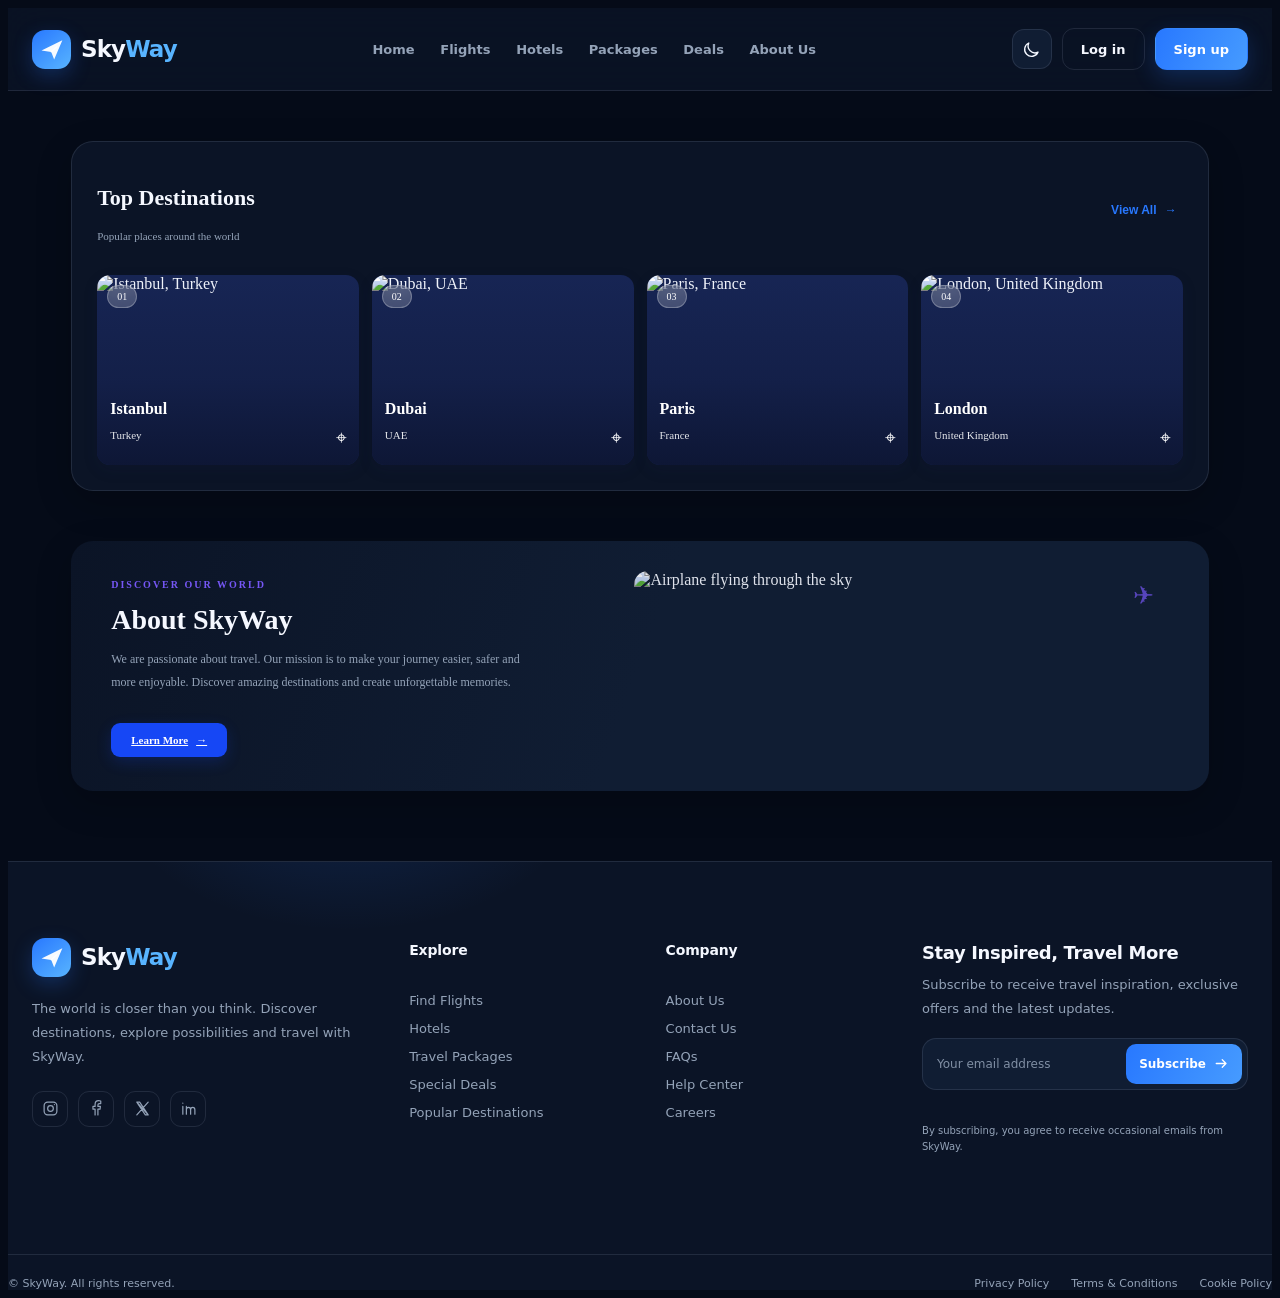
==== about.html @ 78ddebeb "Update about.html footer dibaged" ====
<!doctype html>
<html lang="en">
  <head>
    <meta charset="UTF-8" />
    <meta name="viewport" content="width=device-width, initial-scale=1.0" />
    <title>Document</title>
    <link rel="stylesheet" href="about.css" />
  </head>

  <body>

    <!-- this is navbar -->
    <header class="sw-header" data-sw-header>
        <div class="sw-nav-shell">
          <a class="sw-brand" href="./index.html" aria-label="SkyWay home">
            <span class="sw-brand-mark" aria-hidden="true">
              <svg viewBox="0 0 40 40" fill="none">
                <path d="M5 22.2 34.8 7.5 23.1 35l-4.2-10.8L5 22.2Z" fill="currentColor" opacity=".96"/>
                <path d="m18.9 24.2 7.6-7.1" stroke="#fff" stroke-width="1.7" stroke-linecap="round"/>
              </svg>
            </span>
            <span class="sw-brand-name">Sky<span>Way</span></span>
          </a>
      
          <nav class="sw-primary-nav" aria-label="Main navigation">
            <a href="./index.html">Home</a>
            <a href="./flights.html">Flights</a>
            <a href="./hotels.html">Hotels</a>
            <a href="./packages.html">Packages</a>
            <a href="./deals.html">Deals</a>
            <a href="./about.html">About Us</a>
          </nav>
      
          <div class="sw-nav-actions">
            <button class="sw-theme-toggle" type="button" data-sw-theme-toggle aria-label="Switch to light theme" title="Toggle theme">
              <svg class="sw-icon-moon" viewBox="0 0 24 24" aria-hidden="true"><path d="M20.2 15.4A8.7 8.7 0 0 1 8.6 3.8 8.8 8.8 0 1 0 20.2 15.4Z"/></svg>
              <svg class="sw-icon-sun" viewBox="0 0 24 24" aria-hidden="true"><circle cx="12" cy="12" r="4"/><path d="M12 2v2m0 16v2M4.93 4.93l1.42 1.42m11.3 11.3 1.42 1.42M2 12h2m16 0h2M4.93 19.07l1.42-1.42m11.3-11.3 1.42-1.42"/></svg>
            </button>
            <a class="sw-button sw-button-quiet" href="./login.html">Log in</a>
            <a class="sw-button sw-button-primary" href="./signup.html">Sign up</a>
          </div>
      
          <button class="sw-menu-toggle" type="button" data-sw-menu-toggle aria-expanded="false" aria-controls="sw-mobile-menu" aria-label="Open navigation menu">
            <span></span><span></span><span></span>
          </button>
        </div>
      
        <nav class="sw-mobile-nav" id="sw-mobile-menu" data-sw-mobile-menu aria-label="Mobile navigation" hidden>
          <a href="./index.html">Home</a>
          <a href="./flights.html">Flights</a>
          <a href="./hotels.html">Hotels</a>
          <a href="./packages.html">Packages</a>
          <a href="./deals.html">Deals</a>
          <a href="./about.html">About Us</a>
          <div class="sw-mobile-actions">
            <a class="sw-button sw-button-quiet" href="./login.html">Log in</a>
            <a class="sw-button sw-button-primary" href="./signup.html">Sign up</a>
          </div>
        </nav>
      </header>
    


<section class="destinations" id="destinations">

    <div class="destination-heading">

        <div class="heading-content">

            <h2>Top Destinations</h2>

            <p>Popular places around the world</p>

        </div>

        <button class="view-all" id="viewAll">

            View All

            <span>→</span>

        </button>

    </div>


  

    <div class="destination-grid" id="destinationGrid">

     
    </div>

</section>



<section class="about-skyway" id="about">

    <div class="about-content">

        <span class="about-label">
            DISCOVER OUR WORLD
        </span>

        <h2>About SkyWay</h2>

        <p>
            We are passionate about travel. Our mission is
            to make your journey easier, safer and more enjoyable.
            Discover amazing destinations and create unforgettable memories.
        </p>

        <a href="#destinations" class="learn-more">
            Learn More <span>→</span>
        </a>

    </div>


    <div class="about-plane">

        <img
            src="https://images.unsplash.com/photo-1436491865332-7a61a109cc05?auto=format&fit=crop&w=1000&q=85"
            alt="Airplane flying through the sky"
        >

        <div class="plane-decoration">
            ✈
        </div>

    </div>

</section>

<!-- this is footer -->
<footer>
    <footer class="sw-footer">
    <div class="sw-footer-glow" aria-hidden="true"></div>
    <div class="sw-footer-inner">
      <div class="sw-footer-grid">
        <section class="sw-footer-brand">
          <a class="sw-brand" href="./index.html" aria-label="SkyWay home">
            <span class="sw-brand-mark" aria-hidden="true">
              <svg viewBox="0 0 40 40" fill="none"><path d="M5 22.2 34.8 7.5 23.1 35l-4.2-10.8L5 22.2Z" fill="currentColor" opacity=".96"/><path d="m18.9 24.2 7.6-7.1" stroke="#fff" stroke-width="1.7" stroke-linecap="round"/></svg>
            </span>
            <span class="sw-brand-name">Sky<span>Way</span></span>
          </a>
          <p class="sw-footer-description">The world is closer than you think. Discover destinations, explore possibilities and travel with SkyWay.</p>
          <div class="sw-socials" aria-label="Social media">
            <a href="https://www.instagram.com/" aria-label="Instagram" target="_blank" rel="noopener noreferrer"><svg viewBox="0 0 24 24" aria-hidden="true"><rect x="3" y="3" width="18" height="18" rx="5"/><circle cx="12" cy="12" r="4"/><path d="M17.5 6.5h.01"/></svg></a>
            <a href="https://www.facebook.com/" aria-label="Facebook" target="_blank" rel="noopener noreferrer"><svg viewBox="0 0 24 24" aria-hidden="true"><path d="M14 21v-8h3l.5-4H14V7c0-1.2.4-2 2-2h2V1.4C17.3 1.2 16.2 1 15 1c-3.1 0-5 1.9-5 5.4V9H7v4h3v8"/></svg></a>
            <a href="https://x.com/" aria-label="X" target="_blank" rel="noopener noreferrer"><svg viewBox="0 0 24 24" aria-hidden="true"><path d="m4 3 16 18M20 3 4 21M4 3h4l12 18h-4L4 3Z"/></svg></a>
            <a href="https://www.linkedin.com/" aria-label="LinkedIn" target="_blank" rel="noopener noreferrer"><svg viewBox="0 0 24 24" aria-hidden="true"><path d="M4 9v11M4 4.5v.1M9 20v-6.2c0-2.1 1.2-3.3 3-3.3s3 1.2 3 3.3V20m0-6.2c0-2.1 1.2-3.3 3-3.3s3 1.2 3 3.3V20M9 9v11"/></svg></a>
          </div>
        </section>
  
        <nav class="sw-footer-links" aria-label="Explore">
          <h2>Explore</h2>
          <a href="./flights.html">Find Flights</a>
          <a href="./hotels.html">Hotels</a>
          <a href="./packages.html">Travel Packages</a>
          <a href="./deals.html">Special Deals</a>
          <a href="./destinations.html">Popular Destinations</a>
        </nav>
  
        <nav class="sw-footer-links" aria-label="Company">
          <h2>Company</h2>
          <a href="./about.html">About Us</a>
          <a href="./contact.html">Contact Us</a>
          <a href="./faqs.html">FAQs</a>
          <a href="./help.html">Help Center</a>
          <a href="./careers.html">Careers</a>
        </nav>
  
        <section class="sw-newsletter">
          <h2>Stay Inspired, Travel More</h2>
          <p>Subscribe to receive travel inspiration, exclusive offers and the latest updates.</p>
          <form class="sw-newsletter-form" data-sw-newsletter novalidate>
            <label class="sw-sr-only" for="sw-newsletter-email">Email address</label>
            <div class="sw-newsletter-control">
              <input id="sw-newsletter-email" name="email" type="email" autocomplete="email" placeholder="Your email address" required aria-describedby="sw-newsletter-message">
              <button type="submit" aria-label="Subscribe to newsletter">
                <span>Subscribe</span>
                <svg viewBox="0 0 20 20" aria-hidden="true"><path d="M3 10h13m-5-5 5 5-5 5"/></svg>
              </button>
            </div>
            <p class="sw-form-message" id="sw-newsletter-message" data-sw-newsletter-message role="status" aria-live="polite"></p>
          </form>
          <p class="sw-newsletter-note">By subscribing, you agree to receive occasional emails from SkyWay.</p>
        </section>
      </div>
       
  
<!--   
  <section class="destinations" id="destinations">
  
      <div class="destination-heading">
  
          <div class="heading-content">
  
              <h2>Top Destinations</h2>
  
              <p>Popular places around the world</p>
  
          </div>
  
          <button class="view-all" id="viewAll">
  
              View All
  
              <span>→</span>
  
          </button> -->
  
      </div>
  
  
    
  
      <div class="destination-grid" id="destinationGrid">
  
       
      </div>
  
  </section>
  
  
  
  <!-- <section class="about-skyway" id="about">
  
      <div class="about-content">
  
          <span class="about-label">
              DISCOVER OUR WORLD
          </span>
  
          <h2>About SkyWay</h2>
  
          <p>
              We are passionate about travel. Our mission is
              to make your journey easier, safer and more enjoyable.
              Discover amazing destinations and create unforgettable memories.
          </p>
  
          <a href="#destinations" class="learn-more">
              Learn More <span>→</span>
          </a>
  
      </div>
  
  
      <div class="about-plane">
  
          <img
              src="https://images.unsplash.com/photo-1436491865332-7a61a109cc05?auto=format&fit=crop&w=1000&q=85"
              alt="Airplane flying through the sky"
          >
  
          <div class="plane-decoration">
              ✈
          </div>
  
      </div>
  
  </section>
  
          <script src="about.js"></script>
   -->

       <div class="sw-footer-bottom">
      <p>© <span data-sw-year></span> SkyWay. All rights reserved.</p>
      <nav aria-label="Legal">
        <a href="./privacy.html">Privacy Policy</a>
        <a href="./terms.html">Terms &amp; Conditions</a>
        <a href="./cookies.html">Cookie Policy</a>
      </nav>
    </div>
  
     
    </div>
  </footer>
  </footer>



        <script src="about.js"></script>
      </body>
    </html>
  </body>
</html>
---- about.css ----
.destinations {
  width: 90%;
  max-width: 1250px;

  margin: 50px auto;

  padding: 25px;

  background: #ffffff;

  border: 1px solid #e5e7ef;

  border-radius: 22px;

  box-shadow: 0 12px 35px rgba(23, 37, 84, 0.08);
}



.destination-heading {
  display: flex;

  justify-content: space-between;

  align-items: center;

  margin-bottom: 22px;
}

.destination-heading h2 {
  color: #172554;

  font-size: 22px;

  font-weight: 800;
}

.destination-heading p {
  color: #64748b;

  font-size: 11px;

  margin-top: 5px;
}



.view-all {
  border: none;

  background: transparent;

  color: #1647f5;

  font-size: 12px;

  font-weight: 700;

  cursor: pointer;

  transition: 0.3s ease;
}

.view-all span {
  display: inline-block;

  margin-left: 5px;

  transition: transform 0.3s ease;
}

.view-all:hover {
  color: #7657f6;
}

.view-all:hover span {
  transform: translateX(6px);
}

.destination-grid {
  display: grid;

  grid-template-columns: repeat(4, minmax(0, 1fr));

  gap: 13px;
}
.destination-card {
  height: 190px;

  position: relative;

  overflow: hidden;

  border-radius: 13px;

  cursor: pointer;

  background: #172554;

  box-shadow: 0 5px 15px rgba(23, 37, 84, 0.12);

  transition:
    transform 0.45s ease,
    box-shadow 0.45s ease;

  animation: cardEntrance 0.7s ease both;
}

.destination-card:hover {
  transform: translateY(-9px);

  box-shadow: 0 18px 30px rgba(23, 37, 84, 0.2);
}


.destination-card img {
  width: 100%;

  height: 100%;

  object-fit: cover;

  position: absolute;

  inset: 0;

  transition:
    transform 0.8s cubic-bezier(0.2, 0.8, 0.2, 1),
    filter 0.5s ease;
}



.destination-card:hover img {
  transform: scale(1.18);

  filter: brightness(0.75);
}



.destination-card::after {
  content: "";

  position: absolute;

  inset: 0;

  background: linear-gradient(
    to top,

    rgba(12, 20, 48, 0.95) 0%,

    rgba(12, 20, 48, 0.35) 45%,

    transparent 100%
  );

  opacity: 0.9;

  transition: 0.5s ease;

  z-index: 1;
}

.destination-card:hover::after {
  background: linear-gradient(
    to top,

    rgba(22, 37, 84, 0.98),
    rgba(22, 71, 245, 0.25),
    transparent
  );
}

.destination-number {
  position: absolute;

  top: 10px;

  left: 10px;

  z-index: 3;

  padding: 5px 9px;

  color: white;

  font-size: 10px;

  background: rgba(255, 255, 255, 0.2);

  border: 1px solid rgba(255, 255, 255, 0.25);

  border-radius: 20px;

  backdrop-filter: blur(8px);

  transition: 0.4s ease;
}

.destination-card:hover .destination-number {
  transform: translateY(-5px);

  background: #7657f6;
}



.destination-info {
  position: absolute;

  left: 13px;

  bottom: 13px;

  z-index: 3;

  color: white;

  transition:
    transform 0.5s ease,
    opacity 0.4s ease;
}

.destination-info h3 {
  font-size: 16px;

  font-weight: 700;

  margin-bottom: 4px;
}

.destination-info p {
  font-size: 11px;

  color: #e5e7eb;
}


.destination-card:hover .destination-info {
  transform: translateY(-12px);

  opacity: 0;
}

.location-icon {
  position: absolute;

  right: 12px;

  bottom: 16px;

  z-index: 3;

  color: white;

  font-size: 19px;

  transition: 0.4s ease;
}

.destination-card:hover .location-icon {
  opacity: 0;

  transform: translateY(-10px);
}


.destination-details {
  position: absolute;

  inset: 0;

  z-index: 4;

  display: flex;

  flex-direction: column;

  justify-content: flex-end;

  align-items: flex-start;

  padding: 18px;

  color: white;

  opacity: 0;

  transform: translateY(35px);

  transition:
    opacity 0.5s ease,
    transform 0.55s ease;
}
.destination-card:hover .destination-details {
  opacity: 1;

  transform: translateY(0);
}

.destination-details h3 {
  font-size: 19px;

  margin-bottom: 7px;

  transform: translateY(15px);

  opacity: 0;

  transition: 0.45s ease 0.05s;
}

.destination-details p {
  font-size: 10px;

  line-height: 1.7;

  color: #e5e7eb;

  margin-bottom: 12px;

  transform: translateY(15px);

  opacity: 0;

  transition: 0.45s ease 0.12s;
}



.destination-card:hover .destination-details h3,
.destination-card:hover .destination-details p {
  transform: translateY(0);

  opacity: 1;
}



.explore-btn {
  background: #7657f6;

  color: white;

  border: none;

  padding: 8px 14px;

  border-radius: 20px;

  font-size: 10px;

  font-weight: 700;

  cursor: pointer;

  transform: translateY(15px);

  opacity: 0;

  transition:
    transform 0.4s ease 0.2s,
    opacity 0.4s ease 0.2s,
    background 0.3s ease;
}

.destination-card:hover .explore-btn {
  transform: translateY(0);

  opacity: 1;
}

.explore-btn:hover {
  background: #1647f5;

  box-shadow: 0 5px 15px rgba(22, 71, 245, 0.4);
}



.destination-card.extra-card {
  display: none;
}

.destination-card.extra-card.show {
  display: block;

  animation: cardEntrance 0.6s ease both;
}


@keyframes cardEntrance {
  from {
    opacity: 0;

    transform: translateY(25px);
  }

  to {
    opacity: 1;

    transform: translateY(0);
  }
}
@media (max-width: 900px) {
  .destination-grid {
    grid-template-columns: repeat(3, minmax(0, 1fr));
  }
}

@media (max-width: 600px) {
  .destinations {
    width: 94%;

    padding: 15px;
  }

  .destination-grid {
    grid-template-columns: repeat(2, minmax(0, 1fr));

    gap: 10px;
  }

  .destination-card {
    height: 165px;
  }

  .destination-heading h2 {
    font-size: 19px;
  }
}

@media (max-width: 360px) {
  .destination-card {
    height: 145px;
  }

  .destination-info h3 {
    font-size: 13px;
  }

  .destination-details {
    padding: 10px;
  }
}


@media (prefers-reduced-motion: reduce) {
  .destination-card,
  .destination-card *,
  .view-all span {
    animation: none !important;

    transition: none !important;
  }
}

.about-skyway {
  width: 90%;

  max-width: 1250px;

  min-height: 230px;

  margin: 30px auto 70px;

  padding: 30px 40px;

  display: flex;

  justify-content: space-between;

  align-items: center;

  gap: 30px;

  position: relative;

  overflow: hidden;

  border-radius: 22px;

  background: linear-gradient(110deg, #ffffff, #e5e7ff, #dce8ff);

  box-shadow: 0 12px 35px rgba(23, 37, 84, 0.08);

  transition: 0.4s ease;
}


.about-content {
  width: 48%;

  z-index: 2;

  animation: aboutSlide 0.9s ease both;
}

.about-label {
  color: #7657f6;

  font-size: 10px;

  font-weight: 800;

  letter-spacing: 2px;
}

.about-content h2 {
  color: #172554;

  font-size: 28px;

  font-weight: 800;

  margin: 12px 0;

  transition: 0.3s;
}

.about-content:hover h2 {
  color: #7657f6;
}

.about-content p {
  color: #64748b;

  font-size: 12px;

  line-height: 1.9;

  max-width: 430px;
}


.learn-more {
  display: inline-flex;

  align-items: center;

  gap: 8px;

  margin-top: 18px;

  padding: 11px 20px;

  background: #1647f5;

  color: white;

  font-size: 11px;

  font-weight: 700;

  border-radius: 9px;

  box-shadow: 0 5px 15px rgba(22, 71, 245, 0.2);

  transition: 0.4s ease;
}

.learn-more span {
  display: inline-block;

  transition: 0.3s;
}

.learn-more:hover {
  background: #7657f6;

  transform: translateY(-5px);

  box-shadow: 0 12px 25px rgba(118, 87, 246, 0.3);
}

.learn-more:hover span {
  transform: translateX(6px);
}



.about-plane {
  width: 52%;

  height: 190px;

  position: relative;

  display: flex;

  align-items: center;

  justify-content: center;

  animation: planeEntrance 1s ease both;
}

.about-plane img {
  width: 100%;

  height: 100%;

  object-fit: contain;

  mix-blend-mode: multiply;

  transition: transform 0.7s ease;

  animation: planeFloating 4s ease-in-out infinite;
}


.about-plane:hover img {
  transform: translate(15px, -8px) scale(1.08);
}

.plane-decoration {
  position: absolute;

  right: 15px;

  top: 10px;

  font-size: 25px;

  color: #7657f6;

  opacity: 0.7;

  animation: planeIcon 4s ease-in-out infinite;
}

@keyframes aboutSlide {
  from {
    opacity: 0;

    transform: translateX(-35px);
  }

  to {
    opacity: 1;

    transform: translateX(0);
  }
}

@keyframes planeEntrance {
  from {
    opacity: 0;

    transform: translateX(50px);
  }

  to {
    opacity: 1;

    transform: translateX(0);
  }
}

@keyframes planeFloating {
  0%,
  100% {
    transform: translateY(0);
  }

  50% {
    transform: translateY(-12px);
  }
}

@keyframes planeIcon {
  0%,
  100% {
    transform: translate(0, 0) rotate(-10deg);
  }

  50% {
    transform: translate(-12px, -10px) rotate(5deg);
  }
}


@media (prefers-reduced-motion: reduce) {
  .about-skyway *,
  .footer * {
    animation: none !important;

    transition: none !important;
  }
}
/* SkyWay shared navigation and footer */
:root {
    color-scheme: dark;
    --sw-bg: #050B18;
    --sw-surface: #0B1426;
    --sw-card: #101D33;
    --sw-primary: #2878FF;
    --sw-accent: #58B4FF;
    --sw-text: #F5F8FF;
    --sw-muted: #94A3B8;
    --sw-border: rgba(148, 163, 184, .16);
    --sw-glass: rgba(11, 20, 38, .82);
    --sw-shadow: 0 18px 55px rgba(0, 0, 0, .22);
    --sw-radius: 16px;
    --sw-transition: 220ms ease;
  }
  :root[data-theme="light"] {
    color-scheme: light;
    --sw-bg: #F3F7FF;
    --sw-surface: #FFFFFF;
    --sw-card: #EAF1FF;
    --sw-primary: #205FE8;
    --sw-accent: #58A6FF;
    --sw-text: #14264A;
    --sw-muted: #64748B;
    --sw-border: rgba(32, 95, 232, .14);
    --sw-glass: rgba(255, 255, 255, .88);
    --sw-shadow: 0 18px 50px rgba(34, 67, 130, .10);
  }
  * { box-sizing: border-box; }
  .sw-header, .sw-footer { color: var(--sw-text); font-family: Inter, ui-sans-serif, system-ui, -apple-system, BlinkMacSystemFont, "Segoe UI", sans-serif; }
  .sw-header a, .sw-footer a { color: inherit; text-decoration: none; }
  .sw-header button, .sw-footer button, .sw-footer input { font: inherit; }
  .sw-header { position: sticky; top: 0; z-index: 1000; background: var(--sw-glass); border-bottom: 1px solid var(--sw-border); backdrop-filter: blur(18px); -webkit-backdrop-filter: blur(18px); transition: box-shadow var(--sw-transition), background var(--sw-transition); }
  .sw-header.is-scrolled { box-shadow: var(--sw-shadow); }
  .sw-nav-shell { width: min(1240px, calc(100% - 48px)); min-height: 82px; margin: 0 auto; display: flex; align-items: center; justify-content: space-between; gap: 28px; }
  .sw-brand { display: inline-flex; align-items: center; gap: 10px; flex: 0 0 auto; }
  .sw-brand-mark { width: 39px; height: 39px; display: grid; place-items: center; border-radius: 13px; color: white; background: linear-gradient(140deg, var(--sw-primary), var(--sw-accent)); box-shadow: 0 7px 20px rgba(40, 120, 255, .25); }
  .sw-brand-mark svg { width: 28px; height: 28px; }
  .sw-brand-name { color: var(--sw-text); font-size: 23px; font-weight: 750; letter-spacing: -.9px; }
  .sw-brand-name span { color: var(--sw-accent); }
  .sw-primary-nav { display: flex; align-items: center; justify-content: center; gap: clamp(15px, 2vw, 29px); }
  .sw-primary-nav a, .sw-mobile-nav > a { position: relative; padding: 10px 0; color: var(--sw-muted); font-size: 13px; font-weight: 600; transition: color var(--sw-transition); }
  .sw-primary-nav a::after { content: ""; position: absolute; left: 0; right: 100%; bottom: 2px; height: 2px; border-radius: 2px; background: linear-gradient(90deg, var(--sw-primary), var(--sw-accent)); transition: right var(--sw-transition); }
  .sw-primary-nav a:hover, .sw-primary-nav a:focus-visible, .sw-primary-nav a[aria-current="page"], .sw-mobile-nav > a:hover, .sw-mobile-nav > a[aria-current="page"] { color: var(--sw-text); }
  .sw-primary-nav a:hover::after, .sw-primary-nav a:focus-visible::after, .sw-primary-nav a[aria-current="page"]::after { right: 0; }
  .sw-nav-actions { display: flex; align-items: center; gap: 10px; }
  .sw-button { min-height: 42px; display: inline-flex; align-items: center; justify-content: center; padding: 0 18px; border: 1px solid transparent; border-radius: 12px; font-size: 13px; font-weight: 700; transition: transform var(--sw-transition), box-shadow var(--sw-transition), border-color var(--sw-transition), background var(--sw-transition); }
  .sw-button:hover { transform: translateY(-2px); }
  .sw-button-quiet { color: var(--sw-text) !important; border-color: var(--sw-border); background: transparent; }
  .sw-button-quiet:hover { border-color: var(--sw-accent); background: var(--sw-card); }
  .sw-button-primary { color: #fff !important; background: linear-gradient(115deg, var(--sw-primary), #469BFF); box-shadow: 0 8px 22px rgba(40, 120, 255, .23); }
  .sw-button-primary:hover { box-shadow: 0 12px 28px rgba(40, 120, 255, .34); }
  .sw-theme-toggle, .sw-menu-toggle { display: inline-grid; place-items: center; width: 40px; height: 40px; padding: 0; color: var(--sw-text); border: 1px solid var(--sw-border); border-radius: 12px; background: var(--sw-card); cursor: pointer; transition: border-color var(--sw-transition), transform var(--sw-transition), background var(--sw-transition); }
  .sw-theme-toggle:hover, .sw-menu-toggle:hover { transform: translateY(-1px); border-color: var(--sw-accent); }
  .sw-theme-toggle svg { width: 19px; height: 19px; fill: none; stroke: currentColor; stroke-width: 1.7; stroke-linecap: round; stroke-linejoin: round; }
  :root[data-theme="dark"] .sw-icon-sun, :root:not([data-theme]) .sw-icon-sun { display: none; }
  :root[data-theme="light"] .sw-icon-moon { display: none; }
  .sw-menu-toggle { display: none; gap: 4px; align-content: center; }
  .sw-menu-toggle span { width: 17px; height: 2px; border-radius: 3px; background: currentColor; transition: transform var(--sw-transition), opacity var(--sw-transition); }
  .sw-menu-toggle[aria-expanded="true"] span:first-child { transform: translateY(6px) rotate(45deg); }
  .sw-menu-toggle[aria-expanded="true"] span:nth-child(2) { opacity: 0; }
  .sw-menu-toggle[aria-expanded="true"] span:last-child { transform: translateY(-6px) rotate(-45deg); }
  .sw-mobile-nav { width: min(1240px, calc(100% - 32px)); margin: 0 auto; padding: 8px 0 20px; border-top: 1px solid var(--sw-border); }
  .sw-mobile-nav[hidden] { display: none; }
  .sw-mobile-nav > a { display: block; padding: 12px 4px; border-bottom: 1px solid var(--sw-border); }
  .sw-mobile-actions { display: flex; gap: 10px; padding-top: 16px; }
  .sw-mobile-actions .sw-button { flex: 1; }
  
  /* Footer */
  .sw-footer { position: relative; overflow: hidden; background: var(--sw-surface); border-top: 1px solid var(--sw-border); }
  .sw-footer-glow { position: absolute; width: 480px; height: 300px; top: -230px; left: 8%; pointer-events: none; background: radial-gradient(ellipse, rgba(40, 120, 255, .17), transparent 70%); }
  .sw-footer-inner { position: relative; width: min(1240px, calc(100% - 48px)); margin: 0 auto; padding: 76px 0 24px; }
  .sw-footer-grid { display: grid; grid-template-columns: 1.35fr .85fr .85fr 1.35fr; gap: clamp(28px, 4vw, 62px); padding-bottom: 58px; }
  .sw-footer-description, .sw-newsletter > p { max-width: 330px; color: var(--sw-muted); font-size: 13px; line-height: 1.85; }
  .sw-footer-description { margin: 20px 0 22px; }
  .sw-socials { display: flex; gap: 10px; }
  .sw-socials a { width: 36px; height: 36px; display: grid; place-items: center; color: var(--sw-muted); border: 1px solid var(--sw-border); border-radius: 11px; transition: color var(--sw-transition), background var(--sw-transition), border-color var(--sw-transition), transform var(--sw-transition); }
  .sw-socials a:hover { color: white; border-color: var(--sw-primary); background: var(--sw-primary); transform: translateY(-3px); }
  .sw-socials svg { width: 17px; height: 17px; fill: none; stroke: currentColor; stroke-width: 1.7; stroke-linecap: round; stroke-linejoin: round; }
  .sw-footer-links h2, .sw-newsletter h2 { margin: 4px 0 22px; color: var(--sw-text); font-size: 14px; font-weight: 750; letter-spacing: -.15px; }
  .sw-footer-links { display: flex; flex-direction: column; align-items: flex-start; gap: 13px; }
  .sw-footer-links a { color: var(--sw-muted); font-size: 13px; transition: color var(--sw-transition), transform var(--sw-transition); }
  .sw-footer-links a:hover { color: var(--sw-accent); transform: translateX(3px); }
  .sw-newsletter h2 { margin-bottom: 10px; font-size: 18px; letter-spacing: -.4px; }
  .sw-newsletter > p { margin: 0 0 17px; }
  .sw-newsletter-control { display: flex; gap: 7px; padding: 5px; border: 1px solid var(--sw-border); border-radius: 14px; background: var(--sw-card); transition: border-color var(--sw-transition), box-shadow var(--sw-transition); }
  .sw-newsletter-control:focus-within { border-color: var(--sw-primary); box-shadow: 0 0 0 3px rgba(40, 120, 255, .12); }
  .sw-newsletter-control input { width: 100%; min-width: 0; padding: 0 9px; color: var(--sw-text); border: 0; outline: 0; background: transparent; font-size: 12px; }
  .sw-newsletter-control input::placeholder { color: var(--sw-muted); opacity: .85; }
  .sw-newsletter-control button { min-height: 40px; display: inline-flex; flex: 0 0 auto; align-items: center; gap: 8px; padding: 0 13px; color: #fff; border: 0; border-radius: 10px; background: linear-gradient(115deg, var(--sw-primary), #469BFF); cursor: pointer; font-size: 12px; font-weight: 700; transition: filter var(--sw-transition), transform var(--sw-transition); }
  .sw-newsletter-control button:hover { filter: brightness(1.08); transform: translateY(-1px); }
  .sw-newsletter-control button svg { width: 15px; height: 15px; fill: none; stroke: currentColor; stroke-width: 1.7; stroke-linecap: round; stroke-linejoin: round; }
  .sw-form-message { min-height: 18px; margin: 8px 2px 0 !important; font-size: 12px !important; }
  .sw-form-message.is-success { color: #22C58B; }
  .sw-form-message.is-error { color: #F87171; }
  .sw-newsletter .sw-newsletter-note { margin-top: 7px; font-size: 10px; line-height: 1.6; }
  .sw-footer-bottom { display: flex; align-items: center; justify-content: space-between; gap: 20px; padding-top: 22px; border-top: 1px solid var(--sw-border); }
  .sw-footer-bottom p, .sw-footer-bottom a { margin: 0; color: var(--sw-muted); font-size: 11px; }
  .sw-footer-bottom nav { display: flex; flex-wrap: wrap; gap: 22px; }
  .sw-footer-bottom a:hover { color: var(--sw-accent); }
  .sw-sr-only { position: absolute; width: 1px; height: 1px; padding: 0; margin: -1px; overflow: hidden; clip: rect(0,0,0,0); white-space: nowrap; border: 0; }
  
  .sw-header a:focus-visible, .sw-footer a:focus-visible, .sw-header button:focus-visible, .sw-footer button:focus-visible, .sw-footer input:focus-visible { outline: 3px solid var(--sw-accent); outline-offset: 3px; }
  @media (max-width: 1050px) {
    .sw-nav-shell { gap: 18px; }
    .sw-primary-nav { gap: 15px; }
    .sw-primary-nav a { font-size: 12px; }
    .sw-nav-actions { gap: 7px; }
    .sw-footer-grid { grid-template-columns: 1.2fr 1fr 1fr; }
    .sw-newsletter { grid-column: 1 / -1; max-width: 560px; }
  }
  @media (max-width: 780px) {
    .sw-nav-shell { width: min(100% - 32px, 1240px); min-height: 72px; }
    .sw-primary-nav, .sw-nav-actions > .sw-button { display: none; }
    .sw-nav-actions { margin-left: auto; }
    .sw-menu-toggle { display: inline-grid; }
    .sw-footer-inner { width: min(100% - 36px, 1240px); padding-top: 56px; }
    .sw-footer-grid { grid-template-columns: repeat(2, minmax(0, 1fr)); gap: 38px 28px; padding-bottom: 40px; }
    .sw-footer-brand, .sw-newsletter { grid-column: 1 / -1; }
    .sw-footer-description { max-width: 440px; }
  }
  @media (max-width: 480px) {
    .sw-nav-shell { width: calc(100% - 28px); min-height: 68px; gap: 10px; }
    .sw-brand-mark { width: 35px; height: 35px; border-radius: 11px; }
    .sw-brand-name { font-size: 21px; }
    .sw-theme-toggle, .sw-menu-toggle { width: 37px; height: 37px; }
    .sw-footer-inner { width: calc(100% - 36px); padding-top: 46px; }
    .sw-footer-grid { gap: 32px 18px; }
    .sw-footer-links h2 { margin-bottom: 15px; }
    .sw-newsletter-control { flex-wrap: wrap; }
    .sw-newsletter-control input { min-height: 39px; }
    .sw-newsletter-control button { width: 100%; justify-content: center; }
    .sw-footer-bottom { align-items: flex-start; flex-direction: column; gap: 14px; }
    .sw-footer-bottom nav { gap: 12px 18px; }
  }
  @media (prefers-reduced-motion: reduce) {
    *, *::before, *::after { scroll-behavior: auto !important; transition-duration: .01ms !important; animation-duration: .01ms !important; animation-iteration-count: 1 !important; }
  }
  
.destinations {
    width: 90%;
    max-width: 1250px;
  
    margin: 50px auto;
  
    padding: 25px;
  
    background: #ffffff;
  
    border: 1px solid #e5e7ef;
  
    border-radius: 22px;
  
    box-shadow: 0 12px 35px rgba(23, 37, 84, 0.08);
  }
  
  
  
  .destination-heading {
    display: flex;
  
    justify-content: space-between;
  
    align-items: center;
  
    margin-bottom: 22px;
  }
  
  .destination-heading h2 {
    color: #172554;
  
    font-size: 22px;
  
    font-weight: 800;
  }
  
  .destination-heading p {
    color: #64748b;
  
    font-size: 11px;
  
    margin-top: 5px;
  }
  
  
  
  .view-all {
    border: none;
  
    background: transparent;
  
    color: #1647f5;
  
    font-size: 12px;
  
    font-weight: 700;
  
    cursor: pointer;
  
    transition: 0.3s ease;
  }
  
  .view-all span {
    display: inline-block;
  
    margin-left: 5px;
  
    transition: transform 0.3s ease;
  }
  
  .view-all:hover {
    color: #7657f6;
  }
  
  .view-all:hover span {
    transform: translateX(6px);
  }
  
  .destination-grid {
    display: grid;
  
    grid-template-columns: repeat(4, minmax(0, 1fr));
  
    gap: 13px;
  }
  .destination-card {
    height: 190px;
  
    position: relative;
  
    overflow: hidden;
  
    border-radius: 13px;
  
    cursor: pointer;
  
    background: #172554;
  
    box-shadow: 0 5px 15px rgba(23, 37, 84, 0.12);
  
    transition:
      transform 0.45s ease,
      box-shadow 0.45s ease;
  
    animation: cardEntrance 0.7s ease both;
  }
  
  .destination-card:hover {
    transform: translateY(-9px);
  
    box-shadow: 0 18px 30px rgba(23, 37, 84, 0.2);
  }
  
  
  .destination-card img {
    width: 100%;
  
    height: 100%;
  
    object-fit: cover;
  
    position: absolute;
  
    inset: 0;
  
    transition:
      transform 0.8s cubic-bezier(0.2, 0.8, 0.2, 1),
      filter 0.5s ease;
  }
  
  
  
  .destination-card:hover img {
    transform: scale(1.18);
  
    filter: brightness(0.75);
  }
  
  
  
  .destination-card::after {
    content: "";
  
    position: absolute;
  
    inset: 0;
  
    background: linear-gradient(
      to top,
  
      rgba(12, 20, 48, 0.95) 0%,
  
      rgba(12, 20, 48, 0.35) 45%,
  
      transparent 100%
    );
  
    opacity: 0.9;
  
    transition: 0.5s ease;
  
    z-index: 1;
  }
  
  .destination-card:hover::after {
    background: linear-gradient(
      to top,
  
      rgba(22, 37, 84, 0.98),
      rgba(22, 71, 245, 0.25),
      transparent
    );
  }
  
  .destination-number {
    position: absolute;
  
    top: 10px;
  
    left: 10px;
  
    z-index: 3;
  
    padding: 5px 9px;
  
    color: white;
  
    font-size: 10px;
  
    background: rgba(255, 255, 255, 0.2);
  
    border: 1px solid rgba(255, 255, 255, 0.25);
  
    border-radius: 20px;
  
    backdrop-filter: blur(8px);
  
    transition: 0.4s ease;
  }
  
  .destination-card:hover .destination-number {
    transform: translateY(-5px);
  
    background: #7657f6;
  }
  
  
  
  .destination-info {
    position: absolute;
  
    left: 13px;
  
    bottom: 13px;
  
    z-index: 3;
  
    color: white;
  
    transition:
      transform 0.5s ease,
      opacity 0.4s ease;
  }
  
  .destination-info h3 {
    font-size: 16px;
  
    font-weight: 700;
  
    margin-bottom: 4px;
  }
  
  .destination-info p {
    font-size: 11px;
  
    color: #e5e7eb;
  }
  
  
  .destination-card:hover .destination-info {
    transform: translateY(-12px);
  
    opacity: 0;
  }
  
  .location-icon {
    position: absolute;
  
    right: 12px;
  
    bottom: 16px;
  
    z-index: 3;
  
    color: white;
  
    font-size: 19px;
  
    transition: 0.4s ease;
  }
  
  .destination-card:hover .location-icon {
    opacity: 0;
  
    transform: translateY(-10px);
  }
  
  
  .destination-details {
    position: absolute;
  
    inset: 0;
  
    z-index: 4;
  
    display: flex;
  
    flex-direction: column;
  
    justify-content: flex-end;
  
    align-items: flex-start;
  
    padding: 18px;
  
    color: white;
  
    opacity: 0;
  
    transform: translateY(35px);
  
    transition:
      opacity 0.5s ease,
      transform 0.55s ease;
  }
  .destination-card:hover .destination-details {
    opacity: 1;
  
    transform: translateY(0);
  }
  
  .destination-details h3 {
    font-size: 19px;
  
    margin-bottom: 7px;
  
    transform: translateY(15px);
  
    opacity: 0;
  
    transition: 0.45s ease 0.05s;
  }
  
  .destination-details p {
    font-size: 10px;
  
    line-height: 1.7;
  
    color: #e5e7eb;
  
    margin-bottom: 12px;
  
    transform: translateY(15px);
  
    opacity: 0;
  
    transition: 0.45s ease 0.12s;
  }
  
  
  
  .destination-card:hover .destination-details h3,
  .destination-card:hover .destination-details p {
    transform: translateY(0);
  
    opacity: 1;
  }
  
  
  
  .explore-btn {
    background: #7657f6;
  
    color: white;
  
    border: none;
  
    padding: 8px 14px;
  
    border-radius: 20px;
  
    font-size: 10px;
  
    font-weight: 700;
  
    cursor: pointer;
  
    transform: translateY(15px);
  
    opacity: 0;
  
    transition:
      transform 0.4s ease 0.2s,
      opacity 0.4s ease 0.2s,
      background 0.3s ease;
  }
  
  .destination-card:hover .explore-btn {
    transform: translateY(0);
  
    opacity: 1;
  }
  
  .explore-btn:hover {
    background: #1647f5;
  
    box-shadow: 0 5px 15px rgba(22, 71, 245, 0.4);
  }
  
  
  
  .destination-card.extra-card {
    display: none;
  }
  
  .destination-card.extra-card.show {
    display: block;
  
    animation: cardEntrance 0.6s ease both;
  }
  
  
  @keyframes cardEntrance {
    from {
      opacity: 0;
  
      transform: translateY(25px);
    }
  
    to {
      opacity: 1;
  
      transform: translateY(0);
    }
  }
  @media (max-width: 900px) {
    .destination-grid {
      grid-template-columns: repeat(3, minmax(0, 1fr));
    }
  }
  
  @media (max-width: 600px) {
    .destinations {
      width: 94%;
  
      padding: 15px;
    }
  
    .destination-grid {
      grid-template-columns: repeat(2, minmax(0, 1fr));
  
      gap: 10px;
    }
  
    .destination-card {
      height: 165px;
    }
  
    .destination-heading h2 {
      font-size: 19px;
    }
  }
  
  @media (max-width: 360px) {
    .destination-card {
      height: 145px;
    }
  
    .destination-info h3 {
      font-size: 13px;
    }
  
    .destination-details {
      padding: 10px;
    }
  }
  
  
  @media (prefers-reduced-motion: reduce) {
    .destination-card,
    .destination-card *,
    .view-all span {
      animation: none !important;
  
      transition: none !important;
    }
  }
  
  .about-skyway {
    width: 90%;
  
    max-width: 1250px;
  
    min-height: 230px;
  
    margin: 30px auto 70px;
  
    padding: 30px 40px;
  
    display: flex;
  
    justify-content: space-between;
  
    align-items: center;
  
    gap: 30px;
  
    position: relative;
  
    overflow: hidden;
  
    border-radius: 22px;
  
    background: linear-gradient(110deg, #ffffff, #e5e7ff, #dce8ff);
  
    box-shadow: 0 12px 35px rgba(23, 37, 84, 0.08);
  
    transition: 0.4s ease;
  }
  
  
  .about-content {
    width: 48%;
  
    z-index: 2;
  
    animation: aboutSlide 0.9s ease both;
  }
  
  .about-label {
    color: #7657f6;
  
    font-size: 10px;
  
    font-weight: 800;
  
    letter-spacing: 2px;
  }
  
  .about-content h2 {
    color: #172554;
  
    font-size: 28px;
  
    font-weight: 800;
  
    margin: 12px 0;
  
    transition: 0.3s;
  }
  
  .about-content:hover h2 {
    color: #7657f6;
  }
  
  .about-content p {
    color: #64748b;
  
    font-size: 12px;
  
    line-height: 1.9;
  
    max-width: 430px;
  }
  
  
  .learn-more {
    display: inline-flex;
  
    align-items: center;
  
    gap: 8px;
  
    margin-top: 18px;
  
    padding: 11px 20px;
  
    background: #1647f5;
  
    color: white;
  
    font-size: 11px;
  
    font-weight: 700;
  
    border-radius: 9px;
  
    box-shadow: 0 5px 15px rgba(22, 71, 245, 0.2);
  
    transition: 0.4s ease;
  }
  
  .learn-more span {
    display: inline-block;
  
    transition: 0.3s;
  }
  
  .learn-more:hover {
    background: #7657f6;
  
    transform: translateY(-5px);
  
    box-shadow: 0 12px 25px rgba(118, 87, 246, 0.3);
  }
  
  .learn-more:hover span {
    transform: translateX(6px);
  }
  
  
  
  .about-plane {
    width: 52%;
  
    height: 190px;
  
    position: relative;
  
    display: flex;
  
    align-items: center;
  
    justify-content: center;
  
    animation: planeEntrance 1s ease both;
  }
  
  .about-plane img {
    width: 100%;
  
    height: 100%;
  
    object-fit: contain;
  
    mix-blend-mode: multiply;
  
    transition: transform 0.7s ease;
  
    animation: planeFloating 4s ease-in-out infinite;
  }
  
  
  .about-plane:hover img {
    transform: translate(15px, -8px) scale(1.08);
  }
  
  .plane-decoration {
    position: absolute;
  
    right: 15px;
  
    top: 10px;
  
    font-size: 25px;
  
    color: #7657f6;
  
    opacity: 0.7;
  
    animation: planeIcon 4s ease-in-out infinite;
  }
  
  @keyframes aboutSlide {
    from {
      opacity: 0;
  
      transform: translateX(-35px);
    }
  
    to {
      opacity: 1;
  
      transform: translateX(0);
    }
  }
  
  @keyframes planeEntrance {
    from {
      opacity: 0;
  
      transform: translateX(50px);
    }
  
    to {
      opacity: 1;
  
      transform: translateX(0);
    }
  }
  
  @keyframes planeFloating {
    0%,
    100% {
      transform: translateY(0);
    }
  
    50% {
      transform: translateY(-12px);
    }
  }
  
  @keyframes planeIcon {
    0%,
    100% {
      transform: translate(0, 0) rotate(-10deg);
    }
  
    50% {
      transform: translate(-12px, -10px) rotate(5deg);
    }
  }
  
  
  @media (prefers-reduced-motion: reduce) {
    .about-skyway *,
    .footer * {
      animation: none !important;
  
      transition: none !important;
    }
  }
  

/* Theme support for page content */
:root {
  color-scheme: dark;
  --page-bg: #050b18;
  --page-surface: #0b1426;
  --page-card: #101d33;
  --page-text: #f5f8ff;
  --page-muted: #94a3b8;
  --page-border: rgba(148, 163, 184, .16);
  --page-shadow: 0 12px 35px rgba(0, 0, 0, .22);
}
:root[data-theme="light"] {
  color-scheme: light;
  --page-bg: #f3f7ff;
  --page-surface: #ffffff;
  --page-card: #eaf1ff;
  --page-text: #14264a;
  --page-muted: #64748b;
  --page-border: rgba(32, 95, 232, .14);
  --page-shadow: 0 12px 35px rgba(34, 67, 130, .10);
}
body {
  background: var(--page-bg);
  color: var(--page-text);
  transition: background-color 220ms ease, color 220ms ease;
}
.destinations {
  background: var(--page-surface);
  border-color: var(--page-border);
  box-shadow: var(--page-shadow);
  transition: background-color 220ms ease, border-color 220ms ease, box-shadow 220ms ease;
}
.destination-heading h2 { color: var(--page-text); }
.destination-heading p { color: var(--page-muted); }
.view-all { color: var(--sw-primary); }
.about-skyway {
  background: linear-gradient(110deg, var(--page-surface), var(--page-card), var(--page-card));
  box-shadow: var(--page-shadow);
}
.about-content h2 { color: var(--page-text); }
.about-content p { color: var(--page-muted); }
.about-plane img { mix-blend-mode: normal; }
:root[data-theme="dark"] .about-plane img {
  border-radius: 14px;
  opacity: .9;
}
@media (prefers-reduced-motion: reduce) {
  body, .destinations { transition: none; }
}


/* Responsive SkyWay navbar: preserve the existing desktop design and colors. */
@media (max-width: 900px) {
  .sw-nav-shell { width: min(100% - 32px, 1240px); min-height: 72px; gap: 12px; }
  .sw-primary-nav, .sw-nav-actions > .sw-button { display: none; }
  .sw-nav-actions { margin-left: auto; }
  .sw-menu-toggle { display: inline-grid; flex: 0 0 40px; }
  .sw-mobile-nav {
    width: calc(100% - 32px); max-height: calc(100dvh - 82px);
    overflow-y: auto; overscroll-behavior: contain; padding: 10px 0 18px;
    background: var(--sw-glass);
  }
  .sw-mobile-nav > a { padding: 13px 8px; }
}
@media (max-width: 480px) {
  .sw-nav-shell { width: calc(100% - 24px); min-height: 66px; }
  .sw-brand-mark { width: 36px; height: 36px; border-radius: 11px; }
  .sw-brand-name { font-size: 21px; }
  .sw-nav-actions { gap: 7px; }
  .sw-theme-toggle, .sw-menu-toggle { width: 38px; height: 38px; }
  .sw-mobile-nav { width: calc(100% - 24px); max-height: calc(100dvh - 76px); }
  .sw-mobile-actions { gap: 8px; }
  .sw-mobile-actions .sw-button { min-width: 0; padding: 0 12px; }
}
@media (prefers-reduced-motion: reduce) {
  .sw-menu-toggle span, .sw-mobile-nav, .sw-mobile-nav * { transition: none !important; }
}
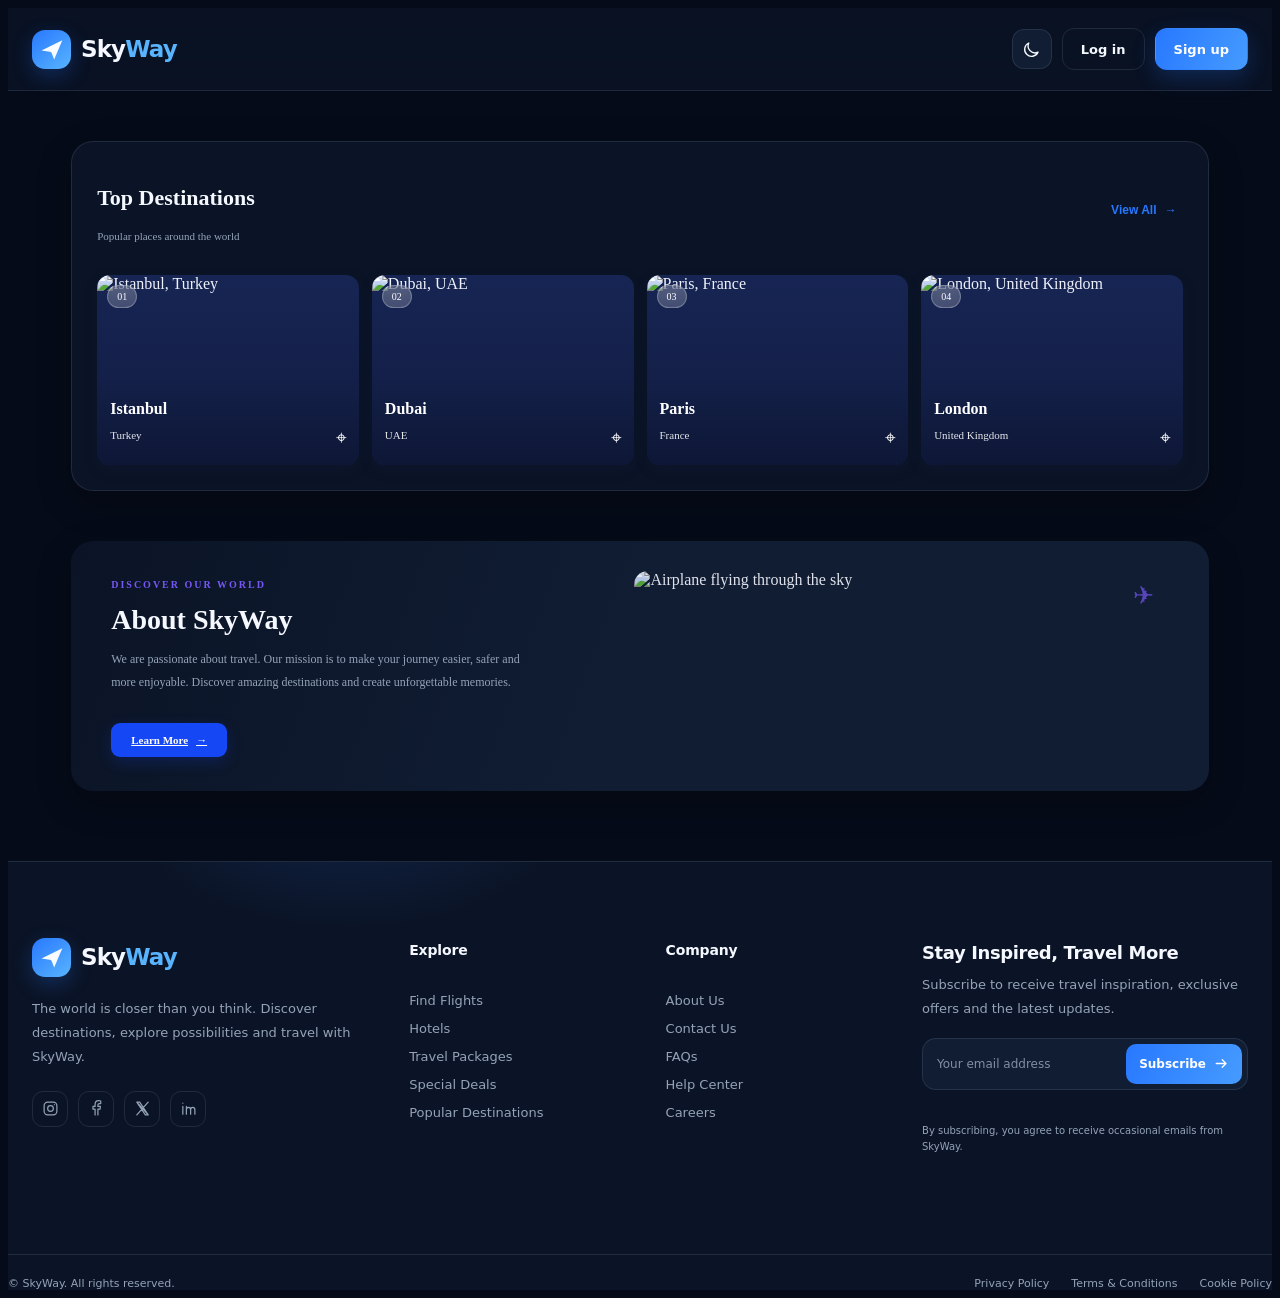
==== commit 2462baf0: "Update about.html navbar update" ====
--- a/about.html
+++ b/about.html
@@ -23,12 +23,7 @@
           </a>
       
           <nav class="sw-primary-nav" aria-label="Main navigation">
-            <a href="./index.html">Home</a>
-            <a href="./flights.html">Flights</a>
-            <a href="./hotels.html">Hotels</a>
-            <a href="./packages.html">Packages</a>
-            <a href="./deals.html">Deals</a>
-            <a href="./about.html">About Us</a>
+           
           </nav>
       
           <div class="sw-nav-actions">
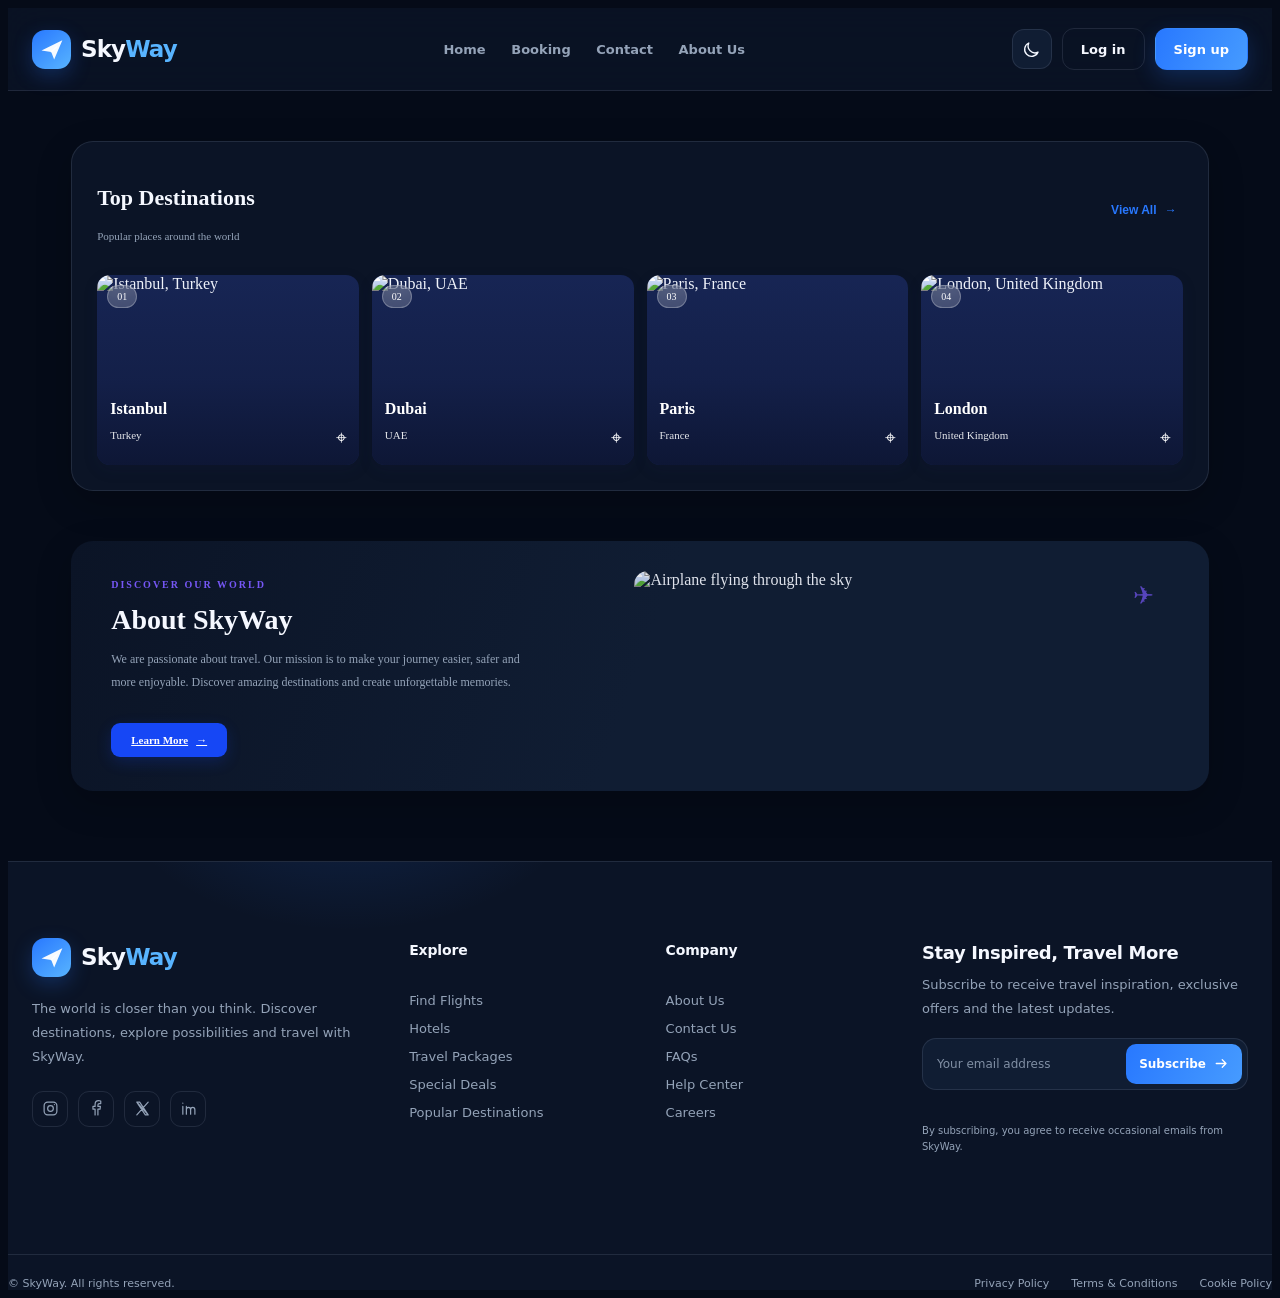
==== commit a47e0071: "Update about.html navbr completed" ====
--- a/about.html
+++ b/about.html
@@ -23,6 +23,11 @@
           </a>
       
           <nav class="sw-primary-nav" aria-label="Main navigation">
+
+            <a href="./index.html">Home</a>
+      <a href="./booking.html">Booking</a>
+      <a href="./contact.html">Contact</a>
+      <a href="./about.html">About Us</a>
            
           </nav>
       
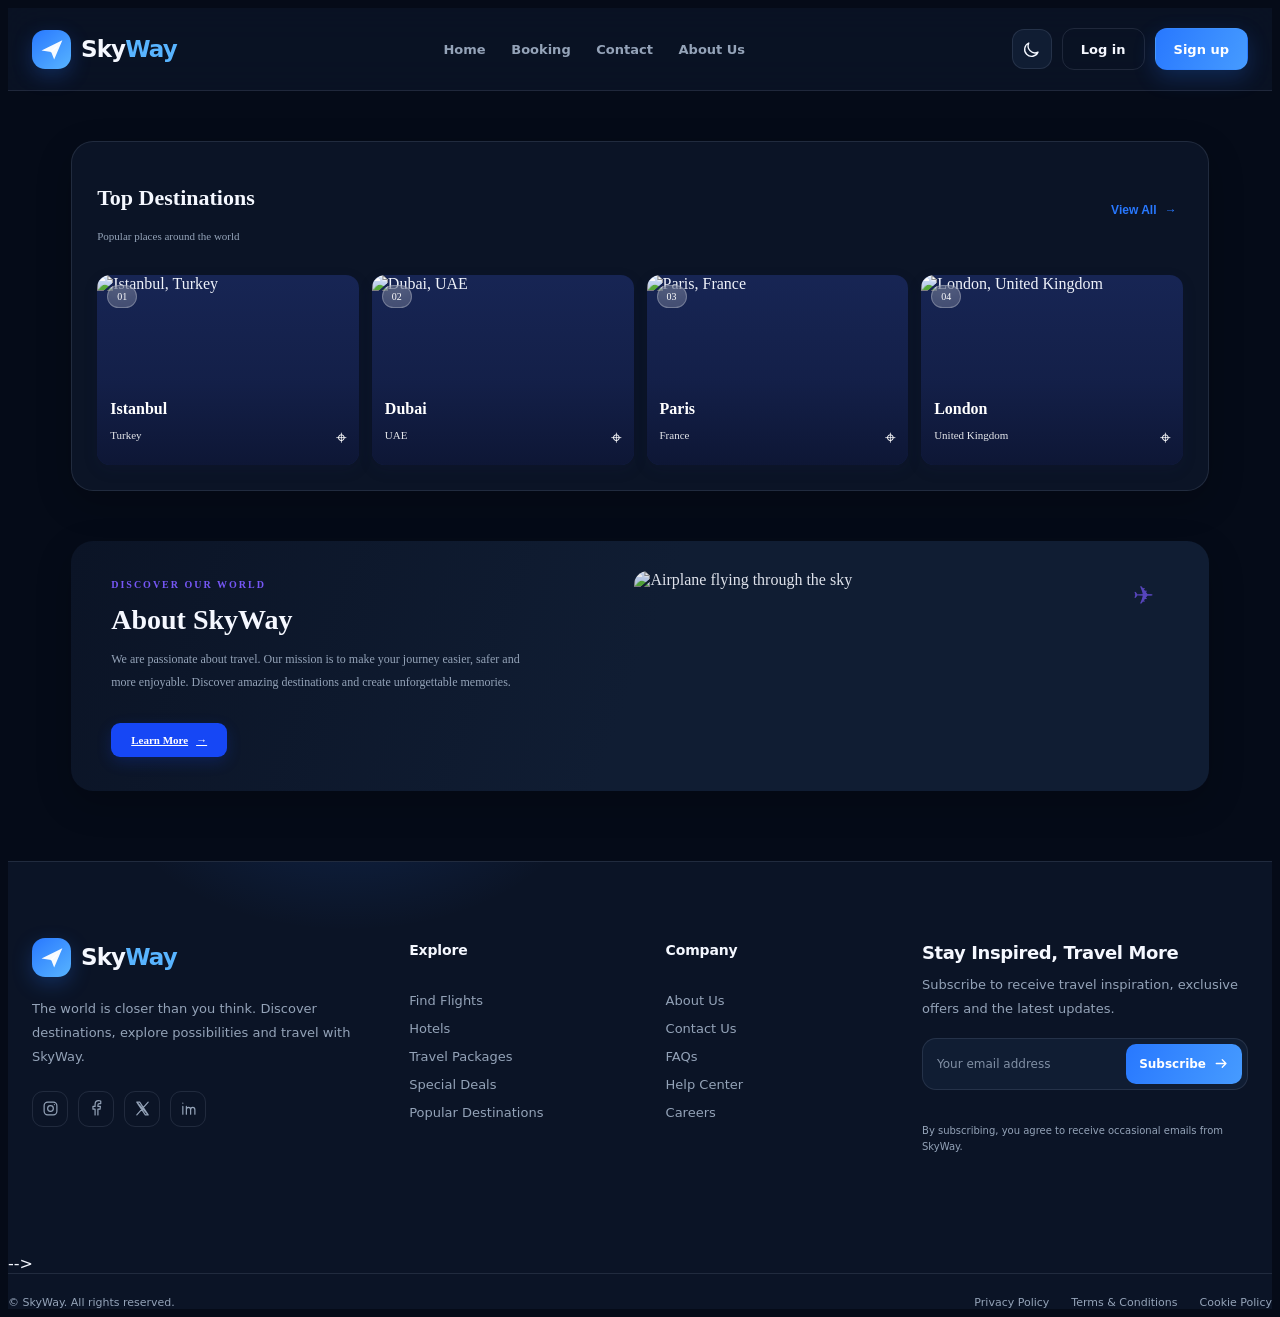
==== commit ace3212b: "Update about.html change save" ====
--- a/about.html
+++ b/about.html
@@ -46,12 +46,18 @@
         </div>
       
         <nav class="sw-mobile-nav" id="sw-mobile-menu" data-sw-mobile-menu aria-label="Mobile navigation" hidden>
-          <a href="./index.html">Home</a>
+          <!-- <a href="./index.html">Home</a>
           <a href="./flights.html">Flights</a>
           <a href="./hotels.html">Hotels</a>
           <a href="./packages.html">Packages</a>
           <a href="./deals.html">Deals</a>
-          <a href="./about.html">About Us</a>
+          <a href="./about.html">About Us</a> -->
+
+             <a href="./index.html">Home</a>
+      <a href="./booking.html">Booking</a>
+      <a href="./contact.html">Contact</a>
+      <a href="./about.html">About Us</a>
+          
           <div class="sw-mobile-actions">
             <a class="sw-button sw-button-quiet" href="./login.html">Log in</a>
             <a class="sw-button sw-button-primary" href="./signup.html">Sign up</a>
@@ -227,41 +233,12 @@
   
   
   
-  <!-- <section class="about-skyway" id="about">
-  
-      <div class="about-content">
-  
-          <span class="about-label">
-              DISCOVER OUR WORLD
-          </span>
-  
-          <h2>About SkyWay</h2>
-  
-          <p>
-              We are passionate about travel. Our mission is
-              to make your journey easier, safer and more enjoyable.
-              Discover amazing destinations and create unforgettable memories.
-          </p>
-  
-          <a href="#destinations" class="learn-more">
-              Learn More <span>→</span>
-          </a>
-  
-      </div>
-  
-  
-      <div class="about-plane">
-  
-          <img
-              src="https://images.unsplash.com/photo-1436491865332-7a61a109cc05?auto=format&fit=crop&w=1000&q=85"
-              alt="Airplane flying through the sky"
-          >
-  
-          <div class="plane-decoration">
-              ✈
-          </div>
-  
-      </div>
+
+  
+      </div>
+  
+  
+      
   
   </section>
   
@@ -271,9 +248,12 @@
        <div class="sw-footer-bottom">
       <p>© <span data-sw-year></span> SkyWay. All rights reserved.</p>
       <nav aria-label="Legal">
+        
         <a href="./privacy.html">Privacy Policy</a>
         <a href="./terms.html">Terms &amp; Conditions</a>
         <a href="./cookies.html">Cookie Policy</a>
+
+        
       </nav>
     </div>
   
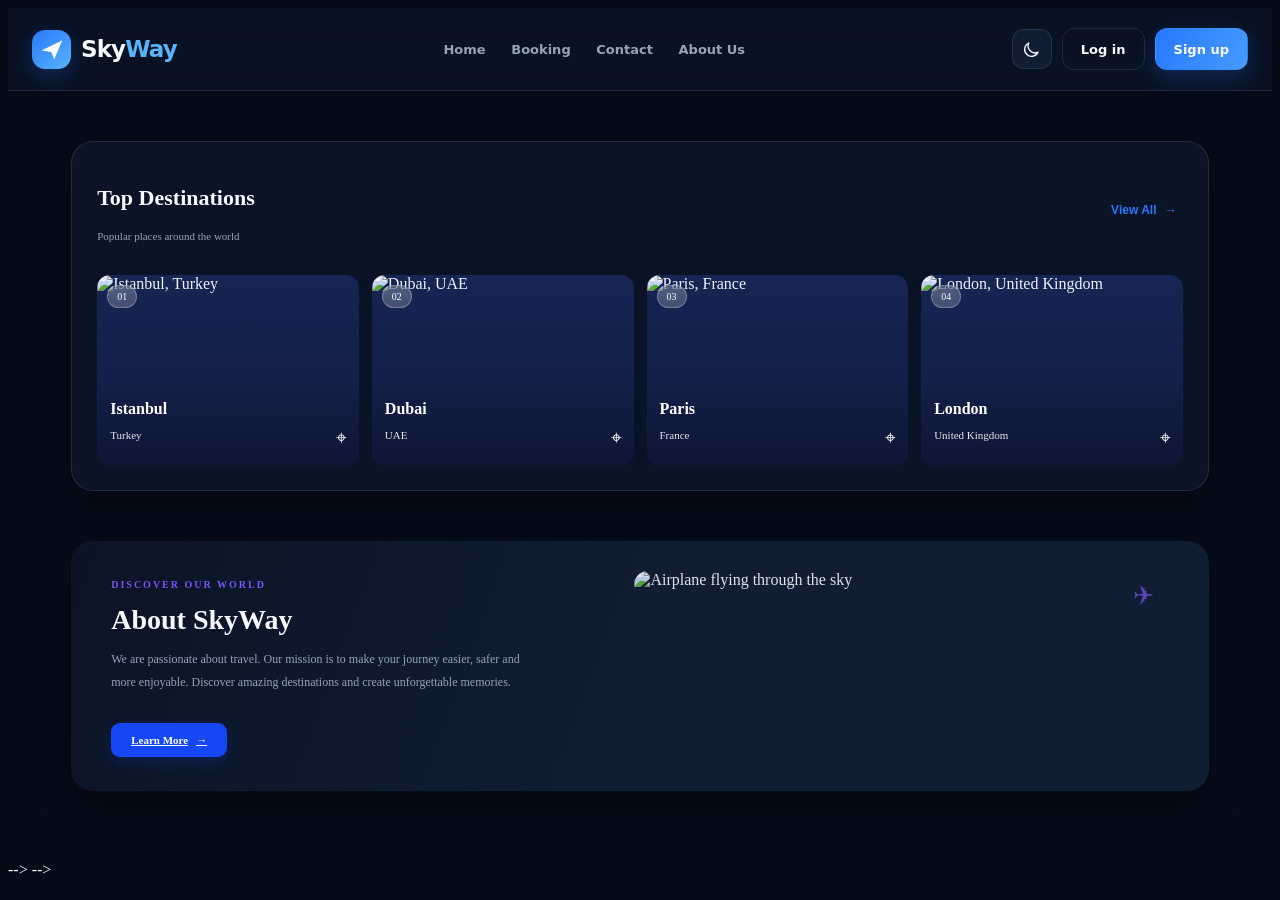
==== commit ea51f9ab: "Update about.html footer deleted" ====
--- a/about.html
+++ b/about.html
@@ -140,7 +140,7 @@
 </section>
 
 <!-- this is footer -->
-<footer>
+<!-- <footer>
     <footer class="sw-footer">
     <div class="sw-footer-glow" aria-hidden="true"></div>
     <div class="sw-footer-inner">
@@ -149,19 +149,19 @@
           <a class="sw-brand" href="./index.html" aria-label="SkyWay home">
             <span class="sw-brand-mark" aria-hidden="true">
               <svg viewBox="0 0 40 40" fill="none"><path d="M5 22.2 34.8 7.5 23.1 35l-4.2-10.8L5 22.2Z" fill="currentColor" opacity=".96"/><path d="m18.9 24.2 7.6-7.1" stroke="#fff" stroke-width="1.7" stroke-linecap="round"/></svg>
-            </span>
-            <span class="sw-brand-name">Sky<span>Way</span></span>
+            </span> -->
+            <!-- <span class="sw-brand-name">Sky<span>Way</span></span>
           </a>
           <p class="sw-footer-description">The world is closer than you think. Discover destinations, explore possibilities and travel with SkyWay.</p>
           <div class="sw-socials" aria-label="Social media">
             <a href="https://www.instagram.com/" aria-label="Instagram" target="_blank" rel="noopener noreferrer"><svg viewBox="0 0 24 24" aria-hidden="true"><rect x="3" y="3" width="18" height="18" rx="5"/><circle cx="12" cy="12" r="4"/><path d="M17.5 6.5h.01"/></svg></a>
             <a href="https://www.facebook.com/" aria-label="Facebook" target="_blank" rel="noopener noreferrer"><svg viewBox="0 0 24 24" aria-hidden="true"><path d="M14 21v-8h3l.5-4H14V7c0-1.2.4-2 2-2h2V1.4C17.3 1.2 16.2 1 15 1c-3.1 0-5 1.9-5 5.4V9H7v4h3v8"/></svg></a>
             <a href="https://x.com/" aria-label="X" target="_blank" rel="noopener noreferrer"><svg viewBox="0 0 24 24" aria-hidden="true"><path d="m4 3 16 18M20 3 4 21M4 3h4l12 18h-4L4 3Z"/></svg></a>
-            <a href="https://www.linkedin.com/" aria-label="LinkedIn" target="_blank" rel="noopener noreferrer"><svg viewBox="0 0 24 24" aria-hidden="true"><path d="M4 9v11M4 4.5v.1M9 20v-6.2c0-2.1 1.2-3.3 3-3.3s3 1.2 3 3.3V20m0-6.2c0-2.1 1.2-3.3 3-3.3s3 1.2 3 3.3V20M9 9v11"/></svg></a>
-          </div>
-        </section>
-  
-        <nav class="sw-footer-links" aria-label="Explore">
+            <a href="https://www.linkedin.com/" aria-label="LinkedIn" target="_blank" rel="noopener noreferrer"><svg viewBox="0 0 24 24" aria-hidden="true"><path d="M4 9v11M4 4.5v.1M9 20v-6.2c0-2.1 1.2-3.3 3-3.3s3 1.2 3 3.3V20m0-6.2c0-2.1 1.2-3.3 3-3.3s3 1.2 3 3.3V20M9 9v11"/></svg></a> -->
+          <!-- </div>
+        </section> -->
+  
+        <!-- <nav class="sw-footer-links" aria-label="Explore">
           <h2>Explore</h2>
           <a href="./flights.html">Find Flights</a>
           <a href="./hotels.html">Hotels</a>
@@ -176,8 +176,8 @@
           <a href="./contact.html">Contact Us</a>
           <a href="./faqs.html">FAQs</a>
           <a href="./help.html">Help Center</a>
-          <a href="./careers.html">Careers</a>
-        </nav>
+          <a href="./careers.html">Careers</a> -->
+        <!-- </nav>
   
         <section class="sw-newsletter">
           <h2>Stay Inspired, Travel More</h2>
@@ -185,17 +185,17 @@
           <form class="sw-newsletter-form" data-sw-newsletter novalidate>
             <label class="sw-sr-only" for="sw-newsletter-email">Email address</label>
             <div class="sw-newsletter-control">
-              <input id="sw-newsletter-email" name="email" type="email" autocomplete="email" placeholder="Your email address" required aria-describedby="sw-newsletter-message">
-              <button type="submit" aria-label="Subscribe to newsletter">
+              <!-- <input id="sw-newsletter-email" name="email" type="email" autocomplete="email" placeholder="Your email address" required aria-describedby="sw-newsletter-message"> -->
+              <!-- <button type="submit" aria-label="Subscribe to newsletter">
                 <span>Subscribe</span>
                 <svg viewBox="0 0 20 20" aria-hidden="true"><path d="M3 10h13m-5-5 5 5-5 5"/></svg>
               </button>
-            </div>
-            <p class="sw-form-message" id="sw-newsletter-message" data-sw-newsletter-message role="status" aria-live="polite"></p>
+            </div> -->
+            <!-- <p class="sw-form-message" id="sw-newsletter-message" data-sw-newsletter-message role="status" aria-live="polite"></p>
           </form>
           <p class="sw-newsletter-note">By subscribing, you agree to receive occasional emails from SkyWay.</p>
         </section>
-      </div>
+      </div> --> -->
        
   
 <!--   
@@ -218,12 +218,12 @@
               <span>→</span>
   
           </button> -->
-  
+  <!-- 
       </div>
-  
+   -->
   
     
-  
+  <!-- 
       <div class="destination-grid" id="destinationGrid">
   
        
@@ -235,32 +235,32 @@
   
 
   
-      </div>
-  
-  
-      
-  
+      </div> -->
+  
+  
+      
+  <!-- 
   </section>
   
           <script src="about.js"></script>
    -->
 
-       <div class="sw-footer-bottom">
+       <!-- <div class="sw-footer-bottom">
       <p>© <span data-sw-year></span> SkyWay. All rights reserved.</p>
       <nav aria-label="Legal">
         
         <a href="./privacy.html">Privacy Policy</a>
         <a href="./terms.html">Terms &amp; Conditions</a>
-        <a href="./cookies.html">Cookie Policy</a>
+        <a href="./cookies.html">Cookie Policy</a> -->
 
         
-      </nav>
+      <!-- </nav>
     </div>
   
      
     </div>
   </footer>
-  </footer>
+  </footer> --> -->
 
 
 
--- a/about.css
+++ b/about.css
@@ -551,6 +551,10 @@
 
   color: white;
 
+  
+
+  text-decoration: none important!;
+
   font-size: 11px;
 
   font-weight: 700;
@@ -560,6 +564,7 @@
   box-shadow: 0 5px 15px rgba(22, 71, 245, 0.2);
 
   transition: 0.4s ease;
+
 }
 
 .learn-more span {
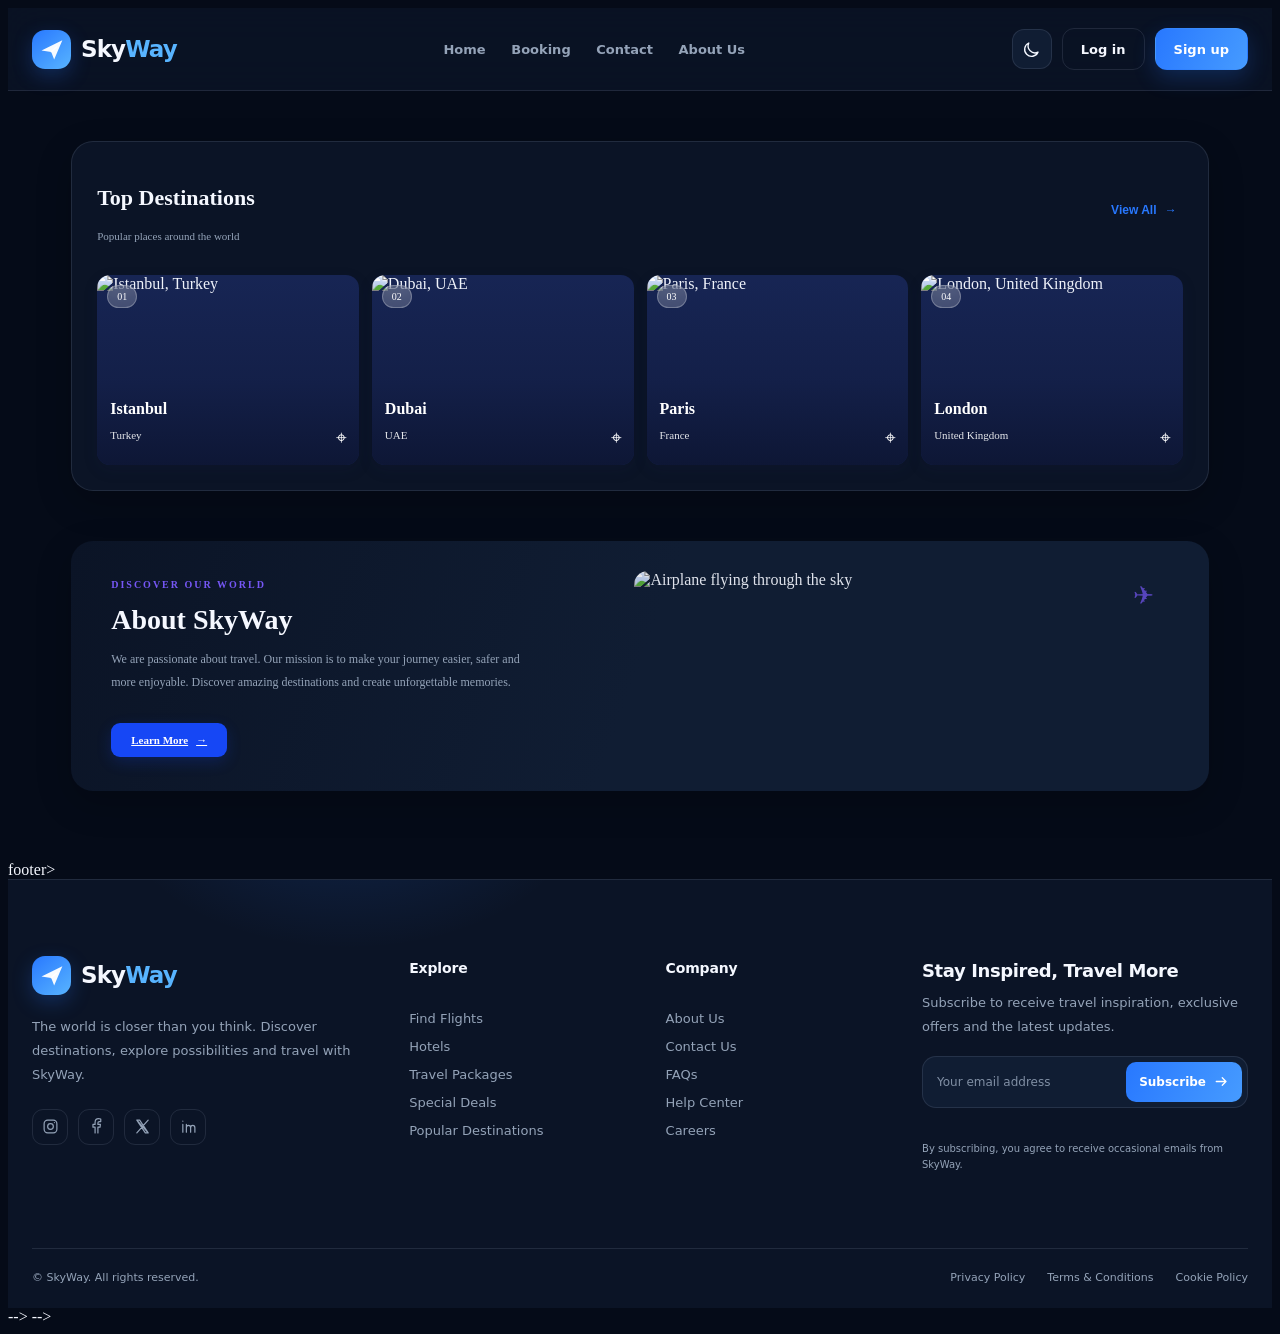
==== commit 9976c951: "Update about.html footer add" ====
--- a/about.html
+++ b/about.html
@@ -138,6 +138,75 @@
     </div>
 
 </section>
+
+    footer>
+  <footer class="sw-footer">
+  <div class="sw-footer-glow" aria-hidden="true"></div>
+  <div class="sw-footer-inner">
+    <div class="sw-footer-grid">
+      <section class="sw-footer-brand">
+        <a class="sw-brand" href="./index.html" aria-label="SkyWay home">
+          <span class="sw-brand-mark" aria-hidden="true">
+            <svg viewBox="0 0 40 40" fill="none"><path d="M5 22.2 34.8 7.5 23.1 35l-4.2-10.8L5 22.2Z" fill="currentColor" opacity=".96"/><path d="m18.9 24.2 7.6-7.1" stroke="#fff" stroke-width="1.7" stroke-linecap="round"/></svg>
+          </span>
+          <span class="sw-brand-name">Sky<span>Way</span></span>
+        </a>
+        <p class="sw-footer-description">The world is closer than you think. Discover destinations, explore possibilities and travel with SkyWay.</p>
+        <div class="sw-socials" aria-label="Social media">
+          <a href="https://www.instagram.com/" aria-label="Instagram" target="_blank" rel="noopener noreferrer"><svg viewBox="0 0 24 24" aria-hidden="true"><rect x="3" y="3" width="18" height="18" rx="5"/><circle cx="12" cy="12" r="4"/><path d="M17.5 6.5h.01"/></svg></a>
+          <a href="https://www.facebook.com/" aria-label="Facebook" target="_blank" rel="noopener noreferrer"><svg viewBox="0 0 24 24" aria-hidden="true"><path d="M14 21v-8h3l.5-4H14V7c0-1.2.4-2 2-2h2V1.4C17.3 1.2 16.2 1 15 1c-3.1 0-5 1.9-5 5.4V9H7v4h3v8"/></svg></a>
+          <a href="https://x.com/" aria-label="X" target="_blank" rel="noopener noreferrer"><svg viewBox="0 0 24 24" aria-hidden="true"><path d="m4 3 16 18M20 3 4 21M4 3h4l12 18h-4L4 3Z"/></svg></a>
+          <a href="https://www.linkedin.com/" aria-label="LinkedIn" target="_blank" rel="noopener noreferrer"><svg viewBox="0 0 24 24" aria-hidden="true"><path d="M4 9v11M4 4.5v.1M9 20v-6.2c0-2.1 1.2-3.3 3-3.3s3 1.2 3 3.3V20m0-6.2c0-2.1 1.2-3.3 3-3.3s3 1.2 3 3.3V20M9 9v11"/></svg></a>
+        </div>
+      </section>
+
+      <nav class="sw-footer-links" aria-label="Explore">
+        <h2>Explore</h2>
+        <a href="./flights.html">Find Flights</a>
+        <a href="./hotels.html">Hotels</a>
+        <a href="./packages.html">Travel Packages</a>
+        <a href="./deals.html">Special Deals</a>
+        <a href="./destinations.html">Popular Destinations</a>
+      </nav>
+
+      <nav class="sw-footer-links" aria-label="Company">
+        <h2>Company</h2>
+        <a href="./about.html">About Us</a>
+        <a href="./contact.html">Contact Us</a>
+        <a href="./faqs.html">FAQs</a>
+        <a href="./help.html">Help Center</a>
+        <a href="./careers.html">Careers</a>
+      </nav>
+
+      <section class="sw-newsletter">
+        <h2>Stay Inspired, Travel More</h2>
+        <p>Subscribe to receive travel inspiration, exclusive offers and the latest updates.</p>
+        <form class="sw-newsletter-form" data-sw-newsletter novalidate>
+          <label class="sw-sr-only" for="sw-newsletter-email">Email address</label>
+          <div class="sw-newsletter-control">
+            <input id="sw-newsletter-email" name="email" type="email" autocomplete="email" placeholder="Your email address" required aria-describedby="sw-newsletter-message">
+            <button type="submit" aria-label="Subscribe to newsletter">
+              <span>Subscribe</span>
+              <svg viewBox="0 0 20 20" aria-hidden="true"><path d="M3 10h13m-5-5 5 5-5 5"/></svg>
+            </button>
+          </div>
+          <p class="sw-form-message" id="sw-newsletter-message" data-sw-newsletter-message role="status" aria-live="polite"></p>
+        </form>
+        <p class="sw-newsletter-note">By subscribing, you agree to receive occasional emails from SkyWay.</p>
+      </section>
+    </div>
+
+    <div class="sw-footer-bottom">
+      <p>© <span data-sw-year></span> SkyWay. All rights reserved.</p>
+      <nav aria-label="Legal">
+        <a href="./privacy.html">Privacy Policy</a>
+        <a href="./terms.html">Terms &amp; Conditions</a>
+        <a href="./cookies.html">Cookie Policy</a>
+      </nav>
+    </div>
+  </div>
+</footer>
+</footer>
 
 <!-- this is footer -->
 <!-- <footer>
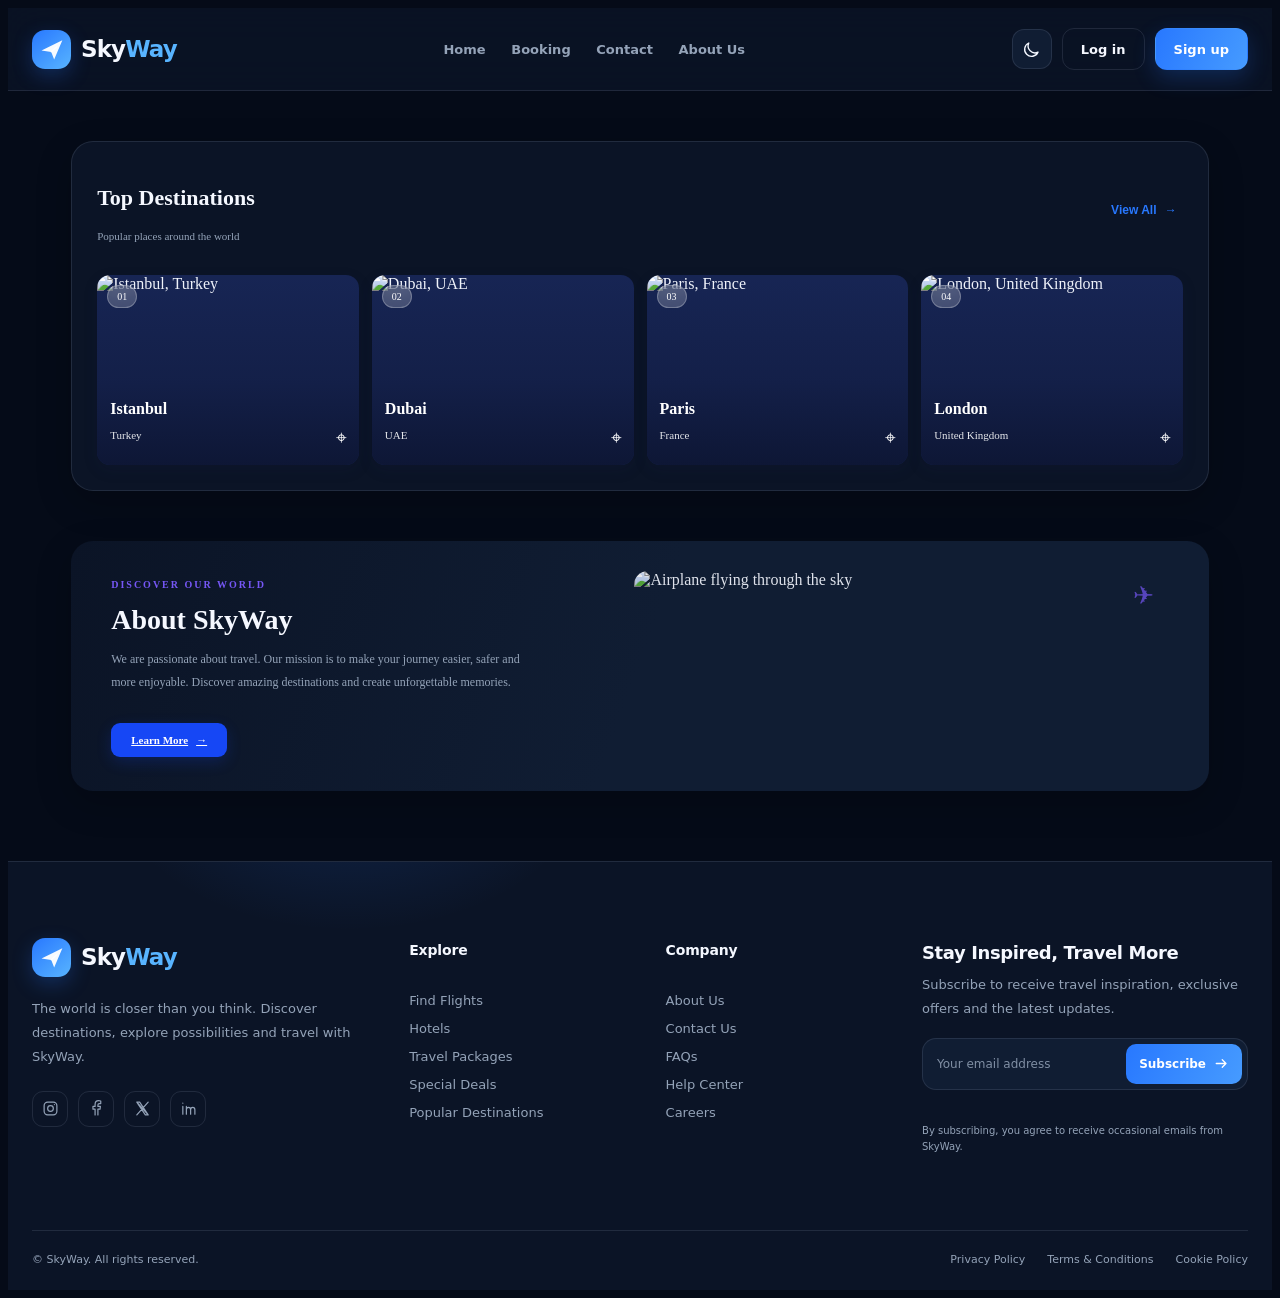
==== commit 4373fa5c: "Update about.html changed the footer" ====
--- a/about.html
+++ b/about.html
@@ -139,7 +139,7 @@
 
 </section>
 
-    footer>
+    
   <footer class="sw-footer">
   <div class="sw-footer-glow" aria-hidden="true"></div>
   <div class="sw-footer-inner">
@@ -208,129 +208,6 @@
 </footer>
 </footer>
 
-<!-- this is footer -->
-<!-- <footer>
-    <footer class="sw-footer">
-    <div class="sw-footer-glow" aria-hidden="true"></div>
-    <div class="sw-footer-inner">
-      <div class="sw-footer-grid">
-        <section class="sw-footer-brand">
-          <a class="sw-brand" href="./index.html" aria-label="SkyWay home">
-            <span class="sw-brand-mark" aria-hidden="true">
-              <svg viewBox="0 0 40 40" fill="none"><path d="M5 22.2 34.8 7.5 23.1 35l-4.2-10.8L5 22.2Z" fill="currentColor" opacity=".96"/><path d="m18.9 24.2 7.6-7.1" stroke="#fff" stroke-width="1.7" stroke-linecap="round"/></svg>
-            </span> -->
-            <!-- <span class="sw-brand-name">Sky<span>Way</span></span>
-          </a>
-          <p class="sw-footer-description">The world is closer than you think. Discover destinations, explore possibilities and travel with SkyWay.</p>
-          <div class="sw-socials" aria-label="Social media">
-            <a href="https://www.instagram.com/" aria-label="Instagram" target="_blank" rel="noopener noreferrer"><svg viewBox="0 0 24 24" aria-hidden="true"><rect x="3" y="3" width="18" height="18" rx="5"/><circle cx="12" cy="12" r="4"/><path d="M17.5 6.5h.01"/></svg></a>
-            <a href="https://www.facebook.com/" aria-label="Facebook" target="_blank" rel="noopener noreferrer"><svg viewBox="0 0 24 24" aria-hidden="true"><path d="M14 21v-8h3l.5-4H14V7c0-1.2.4-2 2-2h2V1.4C17.3 1.2 16.2 1 15 1c-3.1 0-5 1.9-5 5.4V9H7v4h3v8"/></svg></a>
-            <a href="https://x.com/" aria-label="X" target="_blank" rel="noopener noreferrer"><svg viewBox="0 0 24 24" aria-hidden="true"><path d="m4 3 16 18M20 3 4 21M4 3h4l12 18h-4L4 3Z"/></svg></a>
-            <a href="https://www.linkedin.com/" aria-label="LinkedIn" target="_blank" rel="noopener noreferrer"><svg viewBox="0 0 24 24" aria-hidden="true"><path d="M4 9v11M4 4.5v.1M9 20v-6.2c0-2.1 1.2-3.3 3-3.3s3 1.2 3 3.3V20m0-6.2c0-2.1 1.2-3.3 3-3.3s3 1.2 3 3.3V20M9 9v11"/></svg></a> -->
-          <!-- </div>
-        </section> -->
-  
-        <!-- <nav class="sw-footer-links" aria-label="Explore">
-          <h2>Explore</h2>
-          <a href="./flights.html">Find Flights</a>
-          <a href="./hotels.html">Hotels</a>
-          <a href="./packages.html">Travel Packages</a>
-          <a href="./deals.html">Special Deals</a>
-          <a href="./destinations.html">Popular Destinations</a>
-        </nav>
-  
-        <nav class="sw-footer-links" aria-label="Company">
-          <h2>Company</h2>
-          <a href="./about.html">About Us</a>
-          <a href="./contact.html">Contact Us</a>
-          <a href="./faqs.html">FAQs</a>
-          <a href="./help.html">Help Center</a>
-          <a href="./careers.html">Careers</a> -->
-        <!-- </nav>
-  
-        <section class="sw-newsletter">
-          <h2>Stay Inspired, Travel More</h2>
-          <p>Subscribe to receive travel inspiration, exclusive offers and the latest updates.</p>
-          <form class="sw-newsletter-form" data-sw-newsletter novalidate>
-            <label class="sw-sr-only" for="sw-newsletter-email">Email address</label>
-            <div class="sw-newsletter-control">
-              <!-- <input id="sw-newsletter-email" name="email" type="email" autocomplete="email" placeholder="Your email address" required aria-describedby="sw-newsletter-message"> -->
-              <!-- <button type="submit" aria-label="Subscribe to newsletter">
-                <span>Subscribe</span>
-                <svg viewBox="0 0 20 20" aria-hidden="true"><path d="M3 10h13m-5-5 5 5-5 5"/></svg>
-              </button>
-            </div> -->
-            <!-- <p class="sw-form-message" id="sw-newsletter-message" data-sw-newsletter-message role="status" aria-live="polite"></p>
-          </form>
-          <p class="sw-newsletter-note">By subscribing, you agree to receive occasional emails from SkyWay.</p>
-        </section>
-      </div> --> -->
-       
-  
-<!--   
-  <section class="destinations" id="destinations">
-  
-      <div class="destination-heading">
-  
-          <div class="heading-content">
-  
-              <h2>Top Destinations</h2>
-  
-              <p>Popular places around the world</p>
-  
-          </div>
-  
-          <button class="view-all" id="viewAll">
-  
-              View All
-  
-              <span>→</span>
-  
-          </button> -->
-  <!-- 
-      </div>
-   -->
-  
-    
-  <!-- 
-      <div class="destination-grid" id="destinationGrid">
-  
-       
-      </div>
-  
-  </section>
-  
-  
-  
-
-  
-      </div> -->
-  
-  
-      
-  <!-- 
-  </section>
-  
-          <script src="about.js"></script>
-   -->
-
-       <!-- <div class="sw-footer-bottom">
-      <p>© <span data-sw-year></span> SkyWay. All rights reserved.</p>
-      <nav aria-label="Legal">
-        
-        <a href="./privacy.html">Privacy Policy</a>
-        <a href="./terms.html">Terms &amp; Conditions</a>
-        <a href="./cookies.html">Cookie Policy</a> -->
-
-        
-      <!-- </nav>
-    </div>
-  
-     
-    </div>
-  </footer>
-  </footer> --> -->
-
 
 
         <script src="about.js"></script>
